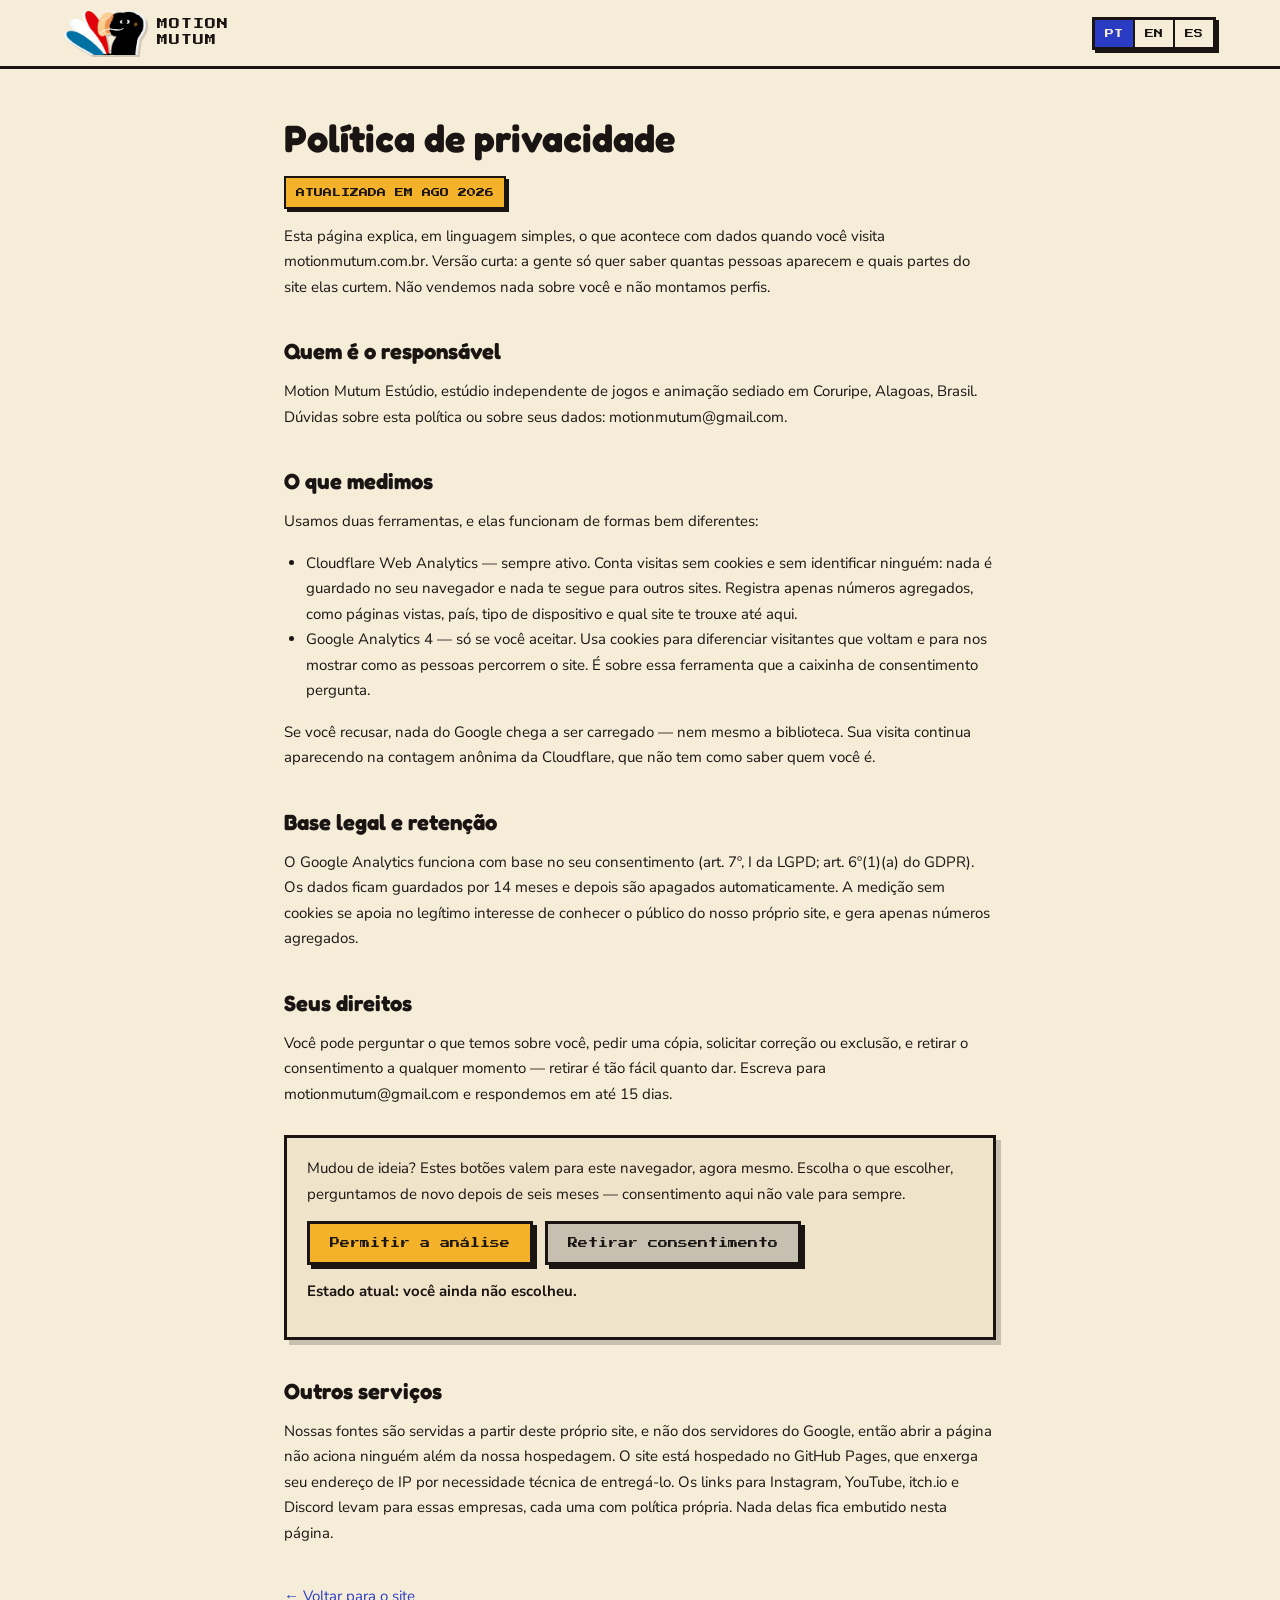
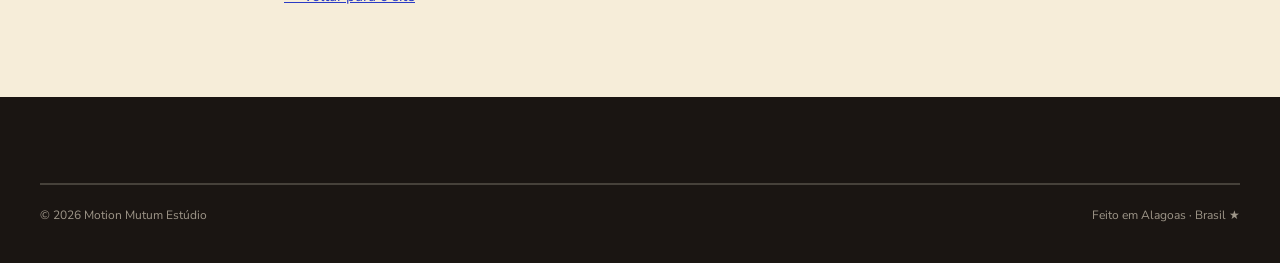
==== privacidade.html @ dd046444 "Adiciona GA4 com consentimento e auto-hospeda as fontes GA4 (G-NF072C103G) atras de Consent Mode v2 " ====
<!DOCTYPE html>
<html lang="pt-BR">
<head>
<meta charset="utf-8">
<meta name="viewport" content="width=device-width, initial-scale=1">
<title>Política de Privacidade — Motion Mutum Estúdio</title>
<meta name="description" content="Como o site da Motion Mutum Estúdio trata dados de visita: quais ferramentas usamos, por quê, e como você controla isso.">
<meta name="robots" content="noindex, follow">
<link rel="icon" type="image/png" href="assets/mutum-bird.png">
<!-- fontes auto-hospedadas, igual ao index.html -->
<link rel="preload" href="assets/fonts/nunito-sans-latin.woff2" as="font" type="font/woff2" crossorigin>
<link rel="stylesheet" href="assets/fonts.css">
<link rel="stylesheet" href="styles.css">

<!-- mesmo default negado do index.html: script.js pode chamar gtag() aqui tambem -->
<script>
  window.dataLayer = window.dataLayer || [];
  function gtag(){dataLayer.push(arguments);}
  gtag('consent', 'default', {
    ad_storage: 'denied',
    ad_user_data: 'denied',
    ad_personalization: 'denied',
    analytics_storage: 'denied',
    wait_for_update: 500
  });
</script>
</head>
<body>

<div id="app">

  <header class="site-header">
    <div class="container header-inner">
      <a href="index.html#top" class="brand">
        <img src="assets/mutum-bird.png" alt="Motion Mutum Estúdio" class="brand-icon">
        <span class="brand-name">MOTION<br>MUTUM</span>
      </a>
      <!-- dois seletores, como no index: .header-actions aparece no mobile,
           .nav-links no desktop (o CSS troca um pelo outro em 860px) -->
      <div class="header-actions">
        <div class="lang-switch" role="group" aria-label="Language">
          <button class="lang-btn is-active" data-lang="pt">PT</button>
          <button class="lang-btn" data-lang="en">EN</button>
          <button class="lang-btn" data-lang="es">ES</button>
        </div>
      </div>
      <nav class="nav-links nav-links--legal">
        <div class="lang-switch" role="group" aria-label="Language">
          <button class="lang-btn is-active" data-lang="pt">PT</button>
          <button class="lang-btn" data-lang="en">EN</button>
          <button class="lang-btn" data-lang="es">ES</button>
        </div>
      </nav>
    </div>
  </header>

  <main class="legal-page">
    <h1 data-en="Privacy policy" data-es="Política de privacidad">Política de privacidade</h1>
    <p><span class="legal-updated" data-en="UPDATED AUG 2026" data-es="ACTUALIZADO AGO 2026">ATUALIZADA EM AGO 2026</span></p>

    <p data-en="This page explains, in plain language, what happens with data when you visit motionmutum.com.br. Short version: we only want to know how many people show up and which parts of the site they enjoy. We do not sell anything about you, and we do not build profiles." data-es="Esta página explica, en lenguaje claro, qué pasa con los datos cuando visitas motionmutum.com.br. Versión corta: solo queremos saber cuánta gente llega y qué partes del sitio le gustan. No vendemos nada sobre ti y no creamos perfiles.">Esta página explica, em linguagem simples, o que acontece com dados quando você visita motionmutum.com.br. Versão curta: a gente só quer saber quantas pessoas aparecem e quais partes do site elas curtem. Não vendemos nada sobre você e não montamos perfis.</p>

    <h2 data-en="Who is responsible" data-es="Quién es responsable">Quem é o responsável</h2>
    <p data-en="Motion Mutum Estúdio, an independent games and animation studio based in Coruripe, Alagoas, Brazil. Questions about this policy or about your data: motionmutum@gmail.com." data-es="Motion Mutum Estúdio, estudio independiente de juegos y animación con sede en Coruripe, Alagoas, Brasil. Dudas sobre esta política o sobre tus datos: motionmutum@gmail.com.">Motion Mutum Estúdio, estúdio independente de jogos e animação sediado em Coruripe, Alagoas, Brasil. Dúvidas sobre esta política ou sobre seus dados: motionmutum@gmail.com.</p>

    <h2 data-en="What we measure" data-es="Qué medimos">O que medimos</h2>
    <p data-en="We use two tools, and they work very differently:" data-es="Usamos dos herramientas, y funcionan de forma muy distinta:">Usamos duas ferramentas, e elas funcionam de formas bem diferentes:</p>
    <ul>
      <li data-en="Cloudflare Web Analytics — always on. It counts visits without cookies and without identifying anyone: no data is stored in your browser and nothing follows you to other sites. It records only aggregate figures such as page views, country, device type and which site referred you." data-es="Cloudflare Web Analytics — siempre activo. Cuenta visitas sin cookies y sin identificar a nadie: no se guarda nada en tu navegador y nada te sigue a otros sitios. Registra solo cifras agregadas como páginas vistas, país, tipo de dispositivo y qué sitio te trajo.">Cloudflare Web Analytics — sempre ativo. Conta visitas sem cookies e sem identificar ninguém: nada é guardado no seu navegador e nada te segue para outros sites. Registra apenas números agregados, como páginas vistas, país, tipo de dispositivo e qual site te trouxe até aqui.</li>
      <li data-en="Google Analytics 4 — only if you accept. It uses cookies to tell returning visitors apart and to show us how people move through the site. This is the one the banner asks about." data-es="Google Analytics 4 — solo si aceptas. Usa cookies para distinguir visitantes que vuelven y para mostrarnos cómo la gente recorre el sitio. Es sobre esta herramienta que pregunta el aviso.">Google Analytics 4 — só se você aceitar. Usa cookies para diferenciar visitantes que voltam e para nos mostrar como as pessoas percorrem o site. É sobre essa ferramenta que a caixinha de consentimento pergunta.</li>
    </ul>
    <p data-en="If you decline, nothing from Google is ever loaded — not even the library itself. Your visit still shows up in the anonymous Cloudflare count, which has no way of telling who you are." data-es="Si rechazas, nada de Google llega a cargarse — ni siquiera la biblioteca. Tu visita sigue apareciendo en el conteo anónimo de Cloudflare, que no tiene forma de saber quién eres.">Se você recusar, nada do Google chega a ser carregado — nem mesmo a biblioteca. Sua visita continua aparecendo na contagem anônima da Cloudflare, que não tem como saber quem você é.</p>

    <h2 data-en="Legal basis and retention" data-es="Base legal y retención">Base legal e retenção</h2>
    <p data-en="Google Analytics runs on your consent (art. 7, I of Brazil's LGPD; art. 6(1)(a) of the GDPR). Data is kept for 14 months and then deleted automatically. Cookieless measurement relies on our legitimate interest in knowing the audience of our own site, and produces aggregate figures only." data-es="Google Analytics funciona con tu consentimiento (art. 7, I de la LGPD brasileña; art. 6(1)(a) del GDPR). Los datos se guardan 14 meses y luego se borran automáticamente. La medición sin cookies se basa en nuestro interés legítimo de conocer la audiencia de nuestro propio sitio y produce solo cifras agregadas.">O Google Analytics funciona com base no seu consentimento (art. 7º, I da LGPD; art. 6º(1)(a) do GDPR). Os dados ficam guardados por 14 meses e depois são apagados automaticamente. A medição sem cookies se apoia no legítimo interesse de conhecer o público do nosso próprio site, e gera apenas números agregados.</p>

    <h2 data-en="Your rights" data-es="Tus derechos">Seus direitos</h2>
    <p data-en="You can ask what we hold about you, request a copy, ask for correction or deletion, and withdraw consent at any time — withdrawing is as easy as giving it. Write to motionmutum@gmail.com and we answer within 15 days." data-es="Puedes preguntar qué tenemos sobre ti, pedir una copia, solicitar corrección o eliminación, y retirar el consentimiento cuando quieras — retirarlo es tan fácil como darlo. Escribe a motionmutum@gmail.com y respondemos en 15 días.">Você pode perguntar o que temos sobre você, pedir uma cópia, solicitar correção ou exclusão, e retirar o consentimento a qualquer momento — retirar é tão fácil quanto dar. Escreva para motionmutum@gmail.com e respondemos em até 15 dias.</p>

    <div class="legal-note">
      <p data-en="Changed your mind? These buttons apply to this browser, right now. Whatever you choose, we ask again after six months — consent here does not last forever." data-es="¿Cambiaste de opinión? Estos botones valen para este navegador, ahora mismo. Elijas lo que elijas, volvemos a preguntar a los seis meses — el consentimiento aquí no dura para siempre.">Mudou de ideia? Estes botões valem para este navegador, agora mesmo. Escolha o que escolher, perguntamos de novo depois de seis meses — consentimento aqui não vale para sempre.</p>
      <div class="consent-actions">
        <button class="btn btn--consent btn--consent-yes" id="consentAllowAgain" data-en="Allow analytics" data-es="Permitir analítica">Permitir a análise</button>
        <button class="btn btn--consent btn--consent-no" id="consentRevoke" data-en="Withdraw consent" data-es="Retirar consentimiento">Retirar consentimento</button>
      </div>
      <p id="consentStatus" class="legal-status" style="margin-top:14px;font-weight:700"></p>
    </div>

    <h2 data-en="Other services" data-es="Otros servicios">Outros serviços</h2>
    <p data-en="Our fonts are served from this site itself, not from Google's servers, so simply opening the page contacts no one but our host. The site is hosted on GitHub Pages, which sees your IP address as a technical necessity to deliver it. Links to Instagram, YouTube, itch.io and Discord take you to those companies, each with its own policy. Nothing is embedded from them on this page." data-es="Nuestras tipografías se sirven desde este mismo sitio, no desde los servidores de Google, así que abrir la página no contacta a nadie más que a nuestro alojamiento. El sitio está alojado en GitHub Pages, que ve tu dirección IP como necesidad técnica para entregarlo. Los enlaces a Instagram, YouTube, itch.io y Discord te llevan a esas empresas, cada una con su propia política. Nada de ellas está incrustado en esta página.">Nossas fontes são servidas a partir deste próprio site, e não dos servidores do Google, então abrir a página não aciona ninguém além da nossa hospedagem. O site está hospedado no GitHub Pages, que enxerga seu endereço de IP por necessidade técnica de entregá-lo. Os links para Instagram, YouTube, itch.io e Discord levam para essas empresas, cada uma com política própria. Nada delas fica embutido nesta página.</p>

    <p style="margin-top:38px"><a href="index.html#top" data-en="← Back to the site" data-es="← Volver al sitio">← Voltar para o site</a></p>
  </main>

  <footer class="site-footer">
    <div class="footer-bottom">
      <span>© 2026 Motion Mutum Estúdio</span>
      <span data-en="Made in Alagoas · Brazil ★" data-es="Hecho en Alagoas · Brasil ★">Feito em Alagoas · Brasil ★</span>
    </div>
  </footer>

</div>

<script src="script.js"></script>
<script>
  // estado do consentimento nesta pagina, em cima do window.mutumConsent do script.js
  document.addEventListener('DOMContentLoaded', function () {
    var status = document.getElementById('consentStatus');
    var allow = document.getElementById('consentAllowAgain');
    var revoke = document.getElementById('consentRevoke');

    var texts = {
      granted: {pt: 'Estado atual: análise permitida.', en: 'Current state: analytics allowed.', es: 'Estado actual: analítica permitida.'},
      denied: {pt: 'Estado atual: análise recusada.', en: 'Current state: analytics declined.', es: 'Estado actual: analítica rechazada.'},
      none: {pt: 'Estado atual: você ainda não escolheu.', en: 'Current state: you have not chosen yet.', es: 'Estado actual: aún no has elegido.'}
    };

    function paint() {
      if (!status || !window.mutumConsent) return;
      var key = window.mutumConsent.current() || 'none';
      var lang = document.documentElement.lang.indexOf('pt') === 0 ? 'pt'
               : (document.documentElement.lang.indexOf('es') === 0 ? 'es' : 'en');
      status.textContent = texts[key][lang];
      status.setAttribute('data-en', texts[key].en);
      status.setAttribute('data-es', texts[key].es);
      status.dataset.pt = texts[key].pt;
    }

    if (allow) allow.addEventListener('click', function () {
      if (window.mutumConsent) window.mutumConsent.grant();
      location.reload();
    });
    if (revoke) revoke.addEventListener('click', function () {
      if (window.mutumConsent) window.mutumConsent.revoke();
      location.reload();
    });

    paint();
    document.querySelectorAll('.lang-btn').forEach(function (btn) {
      btn.addEventListener('click', paint);
    });
  });
</script>

<!-- Cloudflare Web Analytics — sem cookie, sem banner de consentimento. -->
<script type="module" src="https://static.cloudflareinsights.com/beacon.min.js"
        data-cf-beacon='{"token": "2e47902628bf49bf821b0d50f75d5952"}'></script>
</body>
</html>
---- assets/fonts.css ----
/* GERADO por scripts/selfhost-fonts.py — nao editar a mao.
   Fontes servidas pelo proprio site para que nenhum IP de visitante chegue
   ao Google sem consentimento (RGPD). Subsets: latin e latin-ext.
   Os caminhos sao relativos a assets/, onde este arquivo mora. */

/* latin-ext */
@font-face {
  font-family: 'Fredoka';
  font-style: normal;
  font-weight: 400;
  font-stretch: 100%;
  font-display: swap;
  src: url(fonts/fredoka-latin-ext.woff2) format('woff2');
  unicode-range: U+0100-02BA, U+02BD-02C5, U+02C7-02CC, U+02CE-02D7, U+02DD-02FF, U+0304, U+0308, U+0329, U+1D00-1DBF, U+1E00-1E9F, U+1EF2-1EFF, U+2020, U+20A0-20AB, U+20AD-20C0, U+2113, U+2C60-2C7F, U+A720-A7FF;
}
/* latin */
@font-face {
  font-family: 'Fredoka';
  font-style: normal;
  font-weight: 400;
  font-stretch: 100%;
  font-display: swap;
  src: url(fonts/fredoka-latin.woff2) format('woff2');
  unicode-range: U+0000-00FF, U+0131, U+0152-0153, U+02BB-02BC, U+02C6, U+02DA, U+02DC, U+0304, U+0308, U+0329, U+2000-206F, U+20AC, U+2122, U+2191, U+2193, U+2212, U+2215, U+FEFF, U+FFFD;
}
/* latin-ext */
@font-face {
  font-family: 'Fredoka';
  font-style: normal;
  font-weight: 500;
  font-stretch: 100%;
  font-display: swap;
  src: url(fonts/fredoka-latin-ext.woff2) format('woff2');
  unicode-range: U+0100-02BA, U+02BD-02C5, U+02C7-02CC, U+02CE-02D7, U+02DD-02FF, U+0304, U+0308, U+0329, U+1D00-1DBF, U+1E00-1E9F, U+1EF2-1EFF, U+2020, U+20A0-20AB, U+20AD-20C0, U+2113, U+2C60-2C7F, U+A720-A7FF;
}
/* latin */
@font-face {
  font-family: 'Fredoka';
  font-style: normal;
  font-weight: 500;
  font-stretch: 100%;
  font-display: swap;
  src: url(fonts/fredoka-latin.woff2) format('woff2');
  unicode-range: U+0000-00FF, U+0131, U+0152-0153, U+02BB-02BC, U+02C6, U+02DA, U+02DC, U+0304, U+0308, U+0329, U+2000-206F, U+20AC, U+2122, U+2191, U+2193, U+2212, U+2215, U+FEFF, U+FFFD;
}
/* latin-ext */
@font-face {
  font-family: 'Fredoka';
  font-style: normal;
  font-weight: 600;
  font-stretch: 100%;
  font-display: swap;
  src: url(fonts/fredoka-latin-ext.woff2) format('woff2');
  unicode-range: U+0100-02BA, U+02BD-02C5, U+02C7-02CC, U+02CE-02D7, U+02DD-02FF, U+0304, U+0308, U+0329, U+1D00-1DBF, U+1E00-1E9F, U+1EF2-1EFF, U+2020, U+20A0-20AB, U+20AD-20C0, U+2113, U+2C60-2C7F, U+A720-A7FF;
}
/* latin */
@font-face {
  font-family: 'Fredoka';
  font-style: normal;
  font-weight: 600;
  font-stretch: 100%;
  font-display: swap;
  src: url(fonts/fredoka-latin.woff2) format('woff2');
  unicode-range: U+0000-00FF, U+0131, U+0152-0153, U+02BB-02BC, U+02C6, U+02DA, U+02DC, U+0304, U+0308, U+0329, U+2000-206F, U+20AC, U+2122, U+2191, U+2193, U+2212, U+2215, U+FEFF, U+FFFD;
}
/* latin-ext */
@font-face {
  font-family: 'Fredoka';
  font-style: normal;
  font-weight: 700;
  font-stretch: 100%;
  font-display: swap;
  src: url(fonts/fredoka-latin-ext.woff2) format('woff2');
  unicode-range: U+0100-02BA, U+02BD-02C5, U+02C7-02CC, U+02CE-02D7, U+02DD-02FF, U+0304, U+0308, U+0329, U+1D00-1DBF, U+1E00-1E9F, U+1EF2-1EFF, U+2020, U+20A0-20AB, U+20AD-20C0, U+2113, U+2C60-2C7F, U+A720-A7FF;
}
/* latin */
@font-face {
  font-family: 'Fredoka';
  font-style: normal;
  font-weight: 700;
  font-stretch: 100%;
  font-display: swap;
  src: url(fonts/fredoka-latin.woff2) format('woff2');
  unicode-range: U+0000-00FF, U+0131, U+0152-0153, U+02BB-02BC, U+02C6, U+02DA, U+02DC, U+0304, U+0308, U+0329, U+2000-206F, U+20AC, U+2122, U+2191, U+2193, U+2212, U+2215, U+FEFF, U+FFFD;
}
/* latin-ext */
@font-face {
  font-family: 'Nunito Sans';
  font-style: normal;
  font-weight: 400;
  font-stretch: 100%;
  font-display: swap;
  src: url(fonts/nunito-sans-latin-ext.woff2) format('woff2');
  unicode-range: U+0100-02BA, U+02BD-02C5, U+02C7-02CC, U+02CE-02D7, U+02DD-02FF, U+0304, U+0308, U+0329, U+1D00-1DBF, U+1E00-1E9F, U+1EF2-1EFF, U+2020, U+20A0-20AB, U+20AD-20C0, U+2113, U+2C60-2C7F, U+A720-A7FF;
}
/* latin */
@font-face {
  font-family: 'Nunito Sans';
  font-style: normal;
  font-weight: 400;
  font-stretch: 100%;
  font-display: swap;
  src: url(fonts/nunito-sans-latin.woff2) format('woff2');
  unicode-range: U+0000-00FF, U+0131, U+0152-0153, U+02BB-02BC, U+02C6, U+02DA, U+02DC, U+0304, U+0308, U+0329, U+2000-206F, U+20AC, U+2122, U+2191, U+2193, U+2212, U+2215, U+FEFF, U+FFFD;
}
/* latin-ext */
@font-face {
  font-family: 'Nunito Sans';
  font-style: normal;
  font-weight: 600;
  font-stretch: 100%;
  font-display: swap;
  src: url(fonts/nunito-sans-latin-ext.woff2) format('woff2');
  unicode-range: U+0100-02BA, U+02BD-02C5, U+02C7-02CC, U+02CE-02D7, U+02DD-02FF, U+0304, U+0308, U+0329, U+1D00-1DBF, U+1E00-1E9F, U+1EF2-1EFF, U+2020, U+20A0-20AB, U+20AD-20C0, U+2113, U+2C60-2C7F, U+A720-A7FF;
}
/* latin */
@font-face {
  font-family: 'Nunito Sans';
  font-style: normal;
  font-weight: 600;
  font-stretch: 100%;
  font-display: swap;
  src: url(fonts/nunito-sans-latin.woff2) format('woff2');
  unicode-range: U+0000-00FF, U+0131, U+0152-0153, U+02BB-02BC, U+02C6, U+02DA, U+02DC, U+0304, U+0308, U+0329, U+2000-206F, U+20AC, U+2122, U+2191, U+2193, U+2212, U+2215, U+FEFF, U+FFFD;
}
/* latin-ext */
@font-face {
  font-family: 'Nunito Sans';
  font-style: normal;
  font-weight: 700;
  font-stretch: 100%;
  font-display: swap;
  src: url(fonts/nunito-sans-latin-ext.woff2) format('woff2');
  unicode-range: U+0100-02BA, U+02BD-02C5, U+02C7-02CC, U+02CE-02D7, U+02DD-02FF, U+0304, U+0308, U+0329, U+1D00-1DBF, U+1E00-1E9F, U+1EF2-1EFF, U+2020, U+20A0-20AB, U+20AD-20C0, U+2113, U+2C60-2C7F, U+A720-A7FF;
}
/* latin */
@font-face {
  font-family: 'Nunito Sans';
  font-style: normal;
  font-weight: 700;
  font-stretch: 100%;
  font-display: swap;
  src: url(fonts/nunito-sans-latin.woff2) format('woff2');
  unicode-range: U+0000-00FF, U+0131, U+0152-0153, U+02BB-02BC, U+02C6, U+02DA, U+02DC, U+0304, U+0308, U+0329, U+2000-206F, U+20AC, U+2122, U+2191, U+2193, U+2212, U+2215, U+FEFF, U+FFFD;
}
/* latin-ext */
@font-face {
  font-family: 'Nunito Sans';
  font-style: normal;
  font-weight: 800;
  font-stretch: 100%;
  font-display: swap;
  src: url(fonts/nunito-sans-latin-ext.woff2) format('woff2');
  unicode-range: U+0100-02BA, U+02BD-02C5, U+02C7-02CC, U+02CE-02D7, U+02DD-02FF, U+0304, U+0308, U+0329, U+1D00-1DBF, U+1E00-1E9F, U+1EF2-1EFF, U+2020, U+20A0-20AB, U+20AD-20C0, U+2113, U+2C60-2C7F, U+A720-A7FF;
}
/* latin */
@font-face {
  font-family: 'Nunito Sans';
  font-style: normal;
  font-weight: 800;
  font-stretch: 100%;
  font-display: swap;
  src: url(fonts/nunito-sans-latin.woff2) format('woff2');
  unicode-range: U+0000-00FF, U+0131, U+0152-0153, U+02BB-02BC, U+02C6, U+02DA, U+02DC, U+0304, U+0308, U+0329, U+2000-206F, U+20AC, U+2122, U+2191, U+2193, U+2212, U+2215, U+FEFF, U+FFFD;
}
/* latin-ext */
@font-face {
  font-family: 'Nunito Sans';
  font-style: normal;
  font-weight: 900;
  font-stretch: 100%;
  font-display: swap;
  src: url(fonts/nunito-sans-latin-ext.woff2) format('woff2');
  unicode-range: U+0100-02BA, U+02BD-02C5, U+02C7-02CC, U+02CE-02D7, U+02DD-02FF, U+0304, U+0308, U+0329, U+1D00-1DBF, U+1E00-1E9F, U+1EF2-1EFF, U+2020, U+20A0-20AB, U+20AD-20C0, U+2113, U+2C60-2C7F, U+A720-A7FF;
}
/* latin */
@font-face {
  font-family: 'Nunito Sans';
  font-style: normal;
  font-weight: 900;
  font-stretch: 100%;
  font-display: swap;
  src: url(fonts/nunito-sans-latin.woff2) format('woff2');
  unicode-range: U+0000-00FF, U+0131, U+0152-0153, U+02BB-02BC, U+02C6, U+02DA, U+02DC, U+0304, U+0308, U+0329, U+2000-206F, U+20AC, U+2122, U+2191, U+2193, U+2212, U+2215, U+FEFF, U+FFFD;
}
/* latin-ext */
@font-face {
  font-family: 'Press Start 2P';
  font-style: normal;
  font-weight: 400;
  font-display: swap;
  src: url(fonts/press-start-2p-latin-ext.woff2) format('woff2');
  unicode-range: U+0100-02BA, U+02BD-02C5, U+02C7-02CC, U+02CE-02D7, U+02DD-02FF, U+0304, U+0308, U+0329, U+1D00-1DBF, U+1E00-1E9F, U+1EF2-1EFF, U+2020, U+20A0-20AB, U+20AD-20C0, U+2113, U+2C60-2C7F, U+A720-A7FF;
}
/* latin */
@font-face {
  font-family: 'Press Start 2P';
  font-style: normal;
  font-weight: 400;
  font-display: swap;
  src: url(fonts/press-start-2p-latin.woff2) format('woff2');
  unicode-range: U+0000-00FF, U+0131, U+0152-0153, U+02BB-02BC, U+02C6, U+02DA, U+02DC, U+0304, U+0308, U+0329, U+2000-206F, U+20AC, U+2122, U+2191, U+2193, U+2212, U+2215, U+FEFF, U+FFFD;
}
---- styles.css ----
/* ===== design tokens ===== */
:root{
  --ink:#1A1512;
  --cream:#F6EDD9;
  --cream-alt:#EFE3C9;
  --red:#E23A2E;
  --blue:#2A3BC4;
  --gold:#F4B12A;
  --stone:#C7BFB0;
  --font-pixel:'Press Start 2P',monospace;
  --font-title:'Fredoka',sans-serif;
  --font-body:'Nunito Sans',sans-serif;
}

/* ===== base ===== */
*{box-sizing:border-box}
html{scroll-behavior:smooth}
body{margin:0;background:var(--ink);font-family:var(--font-body);-webkit-font-smoothing:antialiased}
a{color:var(--red);text-decoration:none}
a:hover{color:var(--blue)}
::selection{background:var(--gold);color:var(--ink)}
input,textarea{font-family:var(--font-body)}
input:focus,textarea:focus{outline:none;box-shadow:4px 4px 0 var(--red)}

@keyframes mmfloat{0%,100%{transform:translateY(0)}50%{transform:translateY(-10px)}}
@keyframes mmtwinkle{0%,100%{opacity:.35;transform:rotate(45deg) scale(.85)}50%{opacity:1;transform:rotate(45deg) scale(1.15)}}

#app{background:var(--cream);color:var(--ink)}

/* ===== layout utilities ===== */
.container{max-width:1200px;margin:0 auto}
.section{border-bottom:3px solid var(--ink)}
.bg-cream{background:var(--cream)}
.bg-cream-alt{background:var(--cream-alt);background-image:radial-gradient(rgba(26,21,18,.05) 1.5px,transparent 1.6px);background-size:24px 24px}
.bg-ink{position:relative;overflow:hidden;background:var(--ink);color:var(--cream);background-image:radial-gradient(rgba(246,237,217,.08) 1.5px,transparent 1.6px);background-size:24px 24px}

/* ===== header / nav ===== */
.site-header{position:sticky;top:0;z-index:60;background:var(--cream);border-bottom:3px solid var(--ink)}
.header-inner{padding:11px 24px;display:flex;align-items:center;justify-content:space-between;gap:20px}
.brand{display:flex;align-items:center;gap:11px}
.brand-icon{height:44px;width:auto;filter:drop-shadow(2px 2px 0 rgba(26,21,18,.18))}
.brand-name{font-family:var(--font-pixel);font-size:11px;line-height:1.5;color:var(--ink);letter-spacing:1px}

.nav-links{display:flex;align-items:center;gap:26px}
.nav-link{font-weight:800;font-size:13px;color:var(--ink);text-transform:uppercase;letter-spacing:.6px}
.nav-link:hover{color:var(--red)}
.menu-toggle{display:none}
.header-actions{display:none;align-items:center;gap:10px}

/* ===== buttons (pixel-pressed style) ===== */
.btn{display:inline-flex;align-items:center;gap:9px;font-family:var(--font-pixel);font-size:10px;padding:15px 18px;border:3px solid;cursor:pointer;text-decoration:none;box-shadow:5px 5px 0 var(--sc);transition:none}
.btn:hover{transform:translate(2px,2px);box-shadow:3px 3px 0 var(--sc)}
.btn:active{transform:translate(5px,5px);box-shadow:0 0 0 var(--sc)}

.btn--lg{font-size:11px;padding:16px 22px;gap:10px}
.btn--fill{background:var(--gold);color:var(--ink);border-color:var(--ink)}
.btn--outline{background:transparent;color:var(--cream);border-color:var(--cream)}

/* ===== language switch ===== */
.lang-switch{display:inline-flex;border:3px solid var(--ink);box-shadow:3px 3px 0 var(--ink)}
.lang-btn{font-family:var(--font-pixel);font-size:9px;padding:9px 10px;background:var(--cream);color:var(--ink);border:none;border-left:2px solid var(--ink);cursor:pointer;line-height:1}
.lang-btn:first-child{border-left:none}
.lang-btn:hover{background:var(--stone)}
.lang-btn.is-active{background:var(--blue);color:var(--cream)}
.lang-btn.is-active:hover{background:var(--blue)}

.btn--submit{width:100%;font-size:12px;padding:17px;box-shadow:6px 6px 0 var(--sc);background:var(--red);color:var(--cream);border-color:var(--ink)}
.btn--submit:hover{transform:translate(2px,2px);box-shadow:4px 4px 0 var(--sc)}
.btn--submit:active{transform:translate(6px,6px);box-shadow:0 0 0 var(--sc)}

.btn-icon{font-size:12px}
.btn--lg .btn-icon{font-size:13px}

/* ===== eyebrow badge (small pixel pill used above headings) ===== */
.eyebrow{display:inline-flex;align-items:center;gap:8px;font-family:var(--font-pixel);font-size:10px;letter-spacing:.5px;padding:8px 12px;border:3px solid var(--bd,var(--ink));background:var(--bg,#fff);color:var(--fg,var(--ink));box-shadow:4px 4px 0 var(--sh,var(--ink))}

/* ===== small tag / pill chips ===== */
.tag{font-family:var(--font-pixel);font-size:9px;border:2px solid var(--bd,var(--ink));padding:6px 9px;color:var(--fg,var(--ink));background:var(--bg,transparent)}
.pill{font-family:var(--font-pixel);font-size:9px;color:var(--cream);background:transparent;border:2px solid var(--bd,var(--cream));padding:9px 12px}

/* ===== section heading system ===== */
.section-pad{padding:82px 24px}
.section-title{font-family:var(--font-title);font-weight:700;line-height:1.05;margin:18px 0 0;font-size:44px}
.section-head{display:flex;align-items:flex-end;justify-content:space-between;flex-wrap:wrap;gap:16px}
.games-summary{font-size:16px;line-height:1.6;max-width:26em;color:rgba(26,21,18,.72);margin:0}
.team-lede{font-size:16px;line-height:1.6;margin:14px auto 0;max-width:36em;color:rgba(26,21,18,.72)}
.contact-lede{font-size:17px;line-height:1.6;margin:14px auto 0;max-width:34em;color:rgba(26,21,18,.72)}

/* ===== image placeholders (final art goes here later) ===== */
.img-slot{position:absolute;inset:0;width:100%;height:100%;display:flex;align-items:center;justify-content:center;text-align:center;background:var(--stone);border:2px dashed rgba(26,21,18,.35);color:rgba(26,21,18,.55);font-size:13px;font-weight:600;padding:12px;font-family:var(--font-body)}
.img-slot--sm{font-size:11px}
.team-photo{position:absolute;inset:0;width:100%;height:100%;object-fit:cover}
/* real art dropped into a slot */
.slot-img{position:absolute;inset:0;width:100%;height:100%;object-fit:cover;display:block}

/* ===== "em desenvolvimento" plate (fills any slot with no art yet) ===== */
/* flat stone — the plate art shares this exact background, so it blends seamlessly */
.wip{position:absolute;inset:0;overflow:hidden;display:flex;flex-direction:column;align-items:center;justify-content:center;gap:14px;padding:18px;text-align:center;background:var(--stone)}
.wip img{flex:0 1 auto;min-height:0;max-width:min(100%,460px);max-height:100%;object-fit:contain;display:block}
.wip-badge{flex:none;font-family:var(--font-pixel);font-size:9px;line-height:1.4;letter-spacing:.5px;color:var(--ink);background:var(--gold);border:2px solid var(--ink);box-shadow:3px 3px 0 var(--ink);padding:7px 10px}
.wip--compact{gap:0;padding:10px}
.wip--compact .wip-badge{display:none}
.showreel .wip{padding-bottom:58px} /* keep the art clear of the corner caption */

/* caption over a real screenshot */
.shot-caption{position:absolute;left:10px;bottom:10px;font-family:var(--font-pixel);font-size:8px;color:var(--cream);background:rgba(26,21,18,.78);border:2px solid var(--cream);padding:6px 8px}

/* ===== auto-advancing carousel (one slide at a time) ===== */
.carousel-track{display:flex;overflow-x:hidden;scroll-snap-type:x mandatory;scroll-behavior:smooth;-webkit-overflow-scrolling:touch}
.carousel-track > *{flex:0 0 100%;scroll-snap-align:start}
.carousel-track img{width:100%;height:100%;object-fit:cover;display:block}

/* ===== hero ===== */
.hero{position:relative;overflow:hidden;background:var(--ink);color:var(--cream);border-bottom:3px solid var(--ink);background-image:radial-gradient(rgba(246,237,217,.09) 1.5px,transparent 1.6px);background-size:24px 24px}
.hero-scanlines{position:absolute;inset:0;pointer-events:none;background:repeating-linear-gradient(0deg,rgba(0,0,0,.22) 0 2px,transparent 2px 4px);opacity:.22}

.twinkle{position:absolute;animation:mmtwinkle 3s ease-in-out infinite}
.twinkle-1{top:14%;left:6%;width:14px;height:14px;background:var(--gold)}
.twinkle-2{top:66%;left:11%;width:10px;height:10px;background:var(--red);animation-duration:2.4s;animation-delay:.6s}
.twinkle-3{top:22%;right:9%;width:12px;height:12px;background:var(--blue);animation-duration:2.8s;animation-delay:.3s}
.twinkle-4{bottom:16%;right:16%;width:9px;height:9px;background:var(--gold);animation-duration:3.2s;animation-delay:.9s}

.hero-grid{position:relative;align-items:center;display:grid;grid-template-columns:1.05fr .95fr;gap:48px;padding:74px 24px 78px}
.hero-copy{order:1}
.hero-figure{order:2}
.hero-title{font-family:var(--font-title);font-weight:700;line-height:1.04;margin:26px 0 0;color:var(--cream);text-wrap:balance;font-size:54px}
.hero-lede{font-size:18px;line-height:1.65;margin:22px 0 0;max-width:30em;color:rgba(246,237,217,.82)}
.hero-ctas{display:flex;flex-wrap:wrap;gap:16px;margin-top:32px}

.hero-figure{display:flex;justify-content:center;align-items:center;animation:mmfloat 6s ease-in-out infinite}
.logo-frame{position:relative;min-width:0;max-width:100%;background:var(--stone);border:3px solid var(--ink);box-shadow:12px 12px 0 var(--gold);padding:26px}
.logo-img{width:100%;max-width:420px;height:auto;display:block}
.est-badge{position:absolute;bottom:-16px;left:-16px;font-family:var(--font-pixel);font-size:9px;color:var(--ink);background:var(--cream);border:3px solid var(--ink);padding:7px 10px}

/* ===== games / EVOLUA! ===== */
.feature-grid{display:grid;grid-template-columns:1.08fr .92fr;background:var(--blue);border:3px solid var(--ink);box-shadow:12px 12px 0 var(--ink);overflow:hidden}
.feature-media{position:relative;min-height:430px;border-right:3px solid var(--ink)}
.feature-copy{padding:40px 38px;color:var(--cream);display:flex;flex-direction:column;justify-content:center}
.tag-row{display:flex;gap:8px;flex-wrap:wrap;margin-bottom:20px}
.evolua-title{font-family:var(--font-title);font-weight:700;line-height:.95;margin:0;color:var(--gold);text-shadow:4px 4px 0 rgba(0,0,0,.35);font-size:52px}
.evolua-lede{font-size:16.5px;line-height:1.6;margin:18px 0 0;color:rgba(246,237,217,.92)}
.evolua-sublede{font-size:14px;line-height:1.55;margin:12px 0 0;color:rgba(246,237,217,.72)}
.evolua-ctas{display:flex;flex-wrap:wrap;gap:14px;margin-top:28px}

.shot-grid{display:grid;grid-template-columns:repeat(3,1fr);gap:22px}
.shot-box{position:relative;height:200px;border:3px solid var(--ink);box-shadow:6px 6px 0 var(--ink)}

/* ===== animation ===== */
.showreel{margin-top:34px;position:relative;border:3px solid var(--ink);box-shadow:12px 12px 0 var(--ink);aspect-ratio:16/9;background:var(--ink)}
.showreel-overlay{position:absolute;inset:0;display:flex;align-items:center;justify-content:center;pointer-events:none}
.play-btn{width:84px;height:84px;background:var(--gold);border:4px solid var(--ink);box-shadow:6px 6px 0 rgba(0,0,0,.4);display:flex;align-items:center;justify-content:center;font-size:30px;color:var(--ink);padding-left:6px}
.showreel-caption{position:absolute;left:16px;bottom:16px;pointer-events:none;font-family:var(--font-pixel);font-size:10px;color:var(--cream);background:rgba(26,21,18,.75);border:2px solid var(--cream);padding:7px 10px}

.short-card{background:#fff;border:3px solid var(--ink);box-shadow:7px 7px 0 var(--ink)}
.short-media{position:relative;aspect-ratio:4/3;border-bottom:3px solid var(--ink)}
.short-body{padding:16px 18px}
.short-title{font-family:var(--font-title);font-weight:600;font-size:20px}
.short-status{font-family:var(--font-pixel);font-size:9px;margin-top:8px;color:var(--fg,var(--ink))}
.short-status--outline{-webkit-text-stroke:.4px var(--ink)}

/* ===== studio ===== */
.studio-grid{display:grid;grid-template-columns:1fr 1fr;gap:50px;align-items:center}
.studio-copy{font-size:17px;line-height:1.7;margin:16px 0 0;color:rgba(246,237,217,.85)}
.studio-note{font-size:15px;line-height:1.65;margin:16px 0 0;color:rgba(246,237,217,.7)}
.studio-tags{display:flex;flex-wrap:wrap;gap:12px;margin-top:28px}
.studio-photo{position:relative;border:3px solid var(--cream);box-shadow:12px 12px 0 rgba(0,0,0,.45);aspect-ratio:4/3}

/* ===== team ===== */
.team-grid{display:grid;grid-template-columns:repeat(4,1fr);gap:22px;margin-top:38px}
.team-card{background:#fff;border:3px solid var(--ink);box-shadow:8px 8px 0 var(--ink);padding:22px 20px;display:flex;flex-direction:column}
.team-avatar{position:relative;width:104px;height:104px;margin:0 auto;border:3px solid var(--ink);border-radius:50%;box-shadow:4px 4px 0 var(--sh,var(--red));overflow:hidden}
.team-name{font-family:var(--font-title);font-weight:600;font-size:21px;text-align:center;margin-top:16px}
.team-role{font-family:var(--font-pixel);font-size:8px;line-height:1.5;text-align:center;margin-top:9px;color:var(--fg,var(--red))}
.team-bio{font-size:13.5px;line-height:1.55;margin:14px 0 0;color:rgba(26,21,18,.72)}

/* ===== contact ===== */
.contact-intro{max-width:760px;margin:0 auto;text-align:center}
.social-spotlight{display:grid;grid-template-columns:repeat(auto-fit,minmax(150px,1fr));gap:18px;max-width:980px;margin:40px auto 0}
.social-card{display:flex;flex-direction:column;align-items:center;justify-content:center;gap:14px;aspect-ratio:1/1;border:3px solid var(--ink);background:var(--bg,#fff);color:var(--fg,var(--ink));box-shadow:8px 8px 0 var(--ink);font-family:var(--font-pixel);font-size:11px;letter-spacing:.5px;text-decoration:none}
.social-card:hover{transform:translate(3px,3px);box-shadow:5px 5px 0 var(--ink);color:var(--fg,var(--ink))}
.social-card:active{transform:translate(8px,8px);box-shadow:0 0 0 var(--ink)}
.social-card--outline{background:#fff;border-color:var(--bd,var(--ink))}
.social-card-icon{font-size:32px;line-height:1}

/* ===== footer ===== */
.site-footer{background:var(--ink);color:var(--cream);padding:52px 24px 40px}
.footer-top{display:flex;flex-wrap:wrap;gap:30px;justify-content:space-between;align-items:flex-start}
.footer-brand{max-width:320px}
.footer-logo-chip{display:inline-block;background:var(--stone);border:3px solid var(--ink);box-shadow:5px 5px 0 var(--gold);padding:12px 16px}
.footer-logo-img{height:112px;width:auto;display:block}
.footer-tagline{font-size:14px;line-height:1.6;margin:14px 0 0;color:rgba(246,237,217,.7)}
.social-row{display:flex;gap:12px;flex-wrap:wrap}
.social-link{font-family:var(--font-pixel);font-size:9px;color:var(--cream);border:2px solid var(--cream);padding:10px 12px}
.social-link:hover{background:var(--hc);border-color:var(--hc)}
.footer-bottom{max-width:1200px;margin:34px auto 0;padding-top:22px;border-top:2px solid rgba(246,237,217,.2);display:flex;flex-wrap:wrap;gap:12px;justify-content:space-between;font-size:12px;color:rgba(246,237,217,.6)}

/* ===== consentimento (GA4) ===== */
/* Faixa discreta no rodapé, nunca modal: não cobre a key art nem trava a leitura. */
.footer-legal{color:rgba(246,237,217,.6);text-decoration:underline}
.footer-legal:hover{color:var(--gold)}
.consent{position:fixed;left:0;right:0;bottom:0;z-index:60;padding:16px;display:none}
.consent.is-open{display:block}
.consent-inner{max-width:1200px;margin:0 auto;background:var(--cream);border:3px solid var(--ink);box-shadow:6px 6px 0 var(--gold);padding:18px 20px;display:flex;flex-wrap:wrap;align-items:center;justify-content:space-between;gap:18px}
.consent-text{flex:1 1 400px;margin:0;font-size:14px;line-height:1.6;color:var(--ink)}
.consent-text strong{display:block;font-family:var(--font-title);font-size:16px;margin-bottom:4px}
.consent-text a{color:var(--blue);text-decoration:underline}
.consent-actions{display:flex;gap:12px;flex-wrap:wrap}
/* Aceitar e Recusar com o MESMO peso visual — exigência do GDPR, não capricho:
   mesma fonte, mesmo tamanho, mesma borda, mesma sombra. Só muda a cor. */
.btn--consent{font-size:10px;padding:14px 20px;color:var(--ink);border-color:var(--ink);box-shadow:4px 4px 0 var(--ink)}
.btn--consent:hover{transform:translate(2px,2px);box-shadow:2px 2px 0 var(--ink)}
.btn--consent:active{transform:translate(4px,4px);box-shadow:0 0 0 var(--ink)}
.btn--consent-yes{background:var(--gold)}
.btn--consent-no{background:var(--stone)}

/* ===== página de política de privacidade ===== */
.legal-page{max-width:760px;margin:0 auto;padding:48px 24px 72px}
.legal-page h1{font-family:var(--font-title);font-size:38px;line-height:1.15;margin:0 0 8px}
.legal-updated{font-family:var(--font-pixel);font-size:9px;color:var(--ink);background:var(--gold);border:2px solid var(--ink);box-shadow:3px 3px 0 var(--ink);padding:7px 10px;display:inline-block}
.legal-page h2{font-family:var(--font-title);font-size:22px;margin:38px 0 10px}
.legal-page p,.legal-page li{font-size:15px;line-height:1.7}
.legal-page ul{padding-left:22px}
.legal-page a{color:var(--blue);text-decoration:underline}
.legal-note{background:var(--cream-alt);border:3px solid var(--ink);box-shadow:5px 5px 0 var(--stone);padding:18px 20px;margin:28px 0}
.legal-note p{margin:0 0 14px}

/* ===== responsive: tablet ===== */
@media (max-width:860px){
  .header-actions{display:flex}
  .menu-toggle{display:inline-flex;align-items:center;justify-content:center;background:var(--gold);border:3px solid var(--ink);box-shadow:3px 3px 0 var(--ink);padding:9px 13px;font-size:16px;line-height:1;cursor:pointer;color:var(--ink)}
  .nav-links{display:none;position:absolute;top:100%;left:0;right:0;flex-direction:column;align-items:stretch;gap:0;background:var(--cream);border-bottom:3px solid var(--ink)}
  .nav-links.open{display:flex}
  .nav-links a.nav-link{padding:16px 24px;border-bottom:2px solid rgba(26,21,18,.12)}
  .nav-links .lang-switch{display:none}

  .hero-grid{grid-template-columns:1fr;gap:36px;padding:52px 20px 56px}
  .hero-copy{order:2}
  .hero-figure{order:1}
  .hero-title{font-size:38px}
  .feature-grid{grid-template-columns:1fr}
  .feature-media{min-height:260px}
  .feature-copy{padding:28px 24px}
  .evolua-title{font-size:38px}
  .section-title{font-size:34px}
  .section-pad{padding:56px 20px}
  .studio-grid{grid-template-columns:1fr;gap:32px}
  .social-spotlight{grid-template-columns:repeat(3,1fr)}

  /* screenshots / shorts / team become one-at-a-time auto-advancing carousels */
  .shot-grid,.team-grid{display:flex;gap:0;overflow-x:hidden;scroll-snap-type:x mandatory;scroll-behavior:smooth;-webkit-overflow-scrolling:touch}
  .shot-grid > *,.team-grid > *{flex:0 0 100%;scroll-snap-align:start}
}

/* ===== responsive: phone ===== */
@media (max-width:560px){
  .hero-title{font-size:30px}
  .section-title{font-size:26px}
  .section-pad{padding:44px 16px}
  .social-spotlight{grid-template-columns:repeat(2,1fr)}
  .consent{padding:10px}
  .consent-inner{padding:16px;gap:14px}
  .consent-actions{width:100%}
  .consent-actions .btn{flex:1 1 0;justify-content:center}
  .legal-page h1{font-size:30px}
}
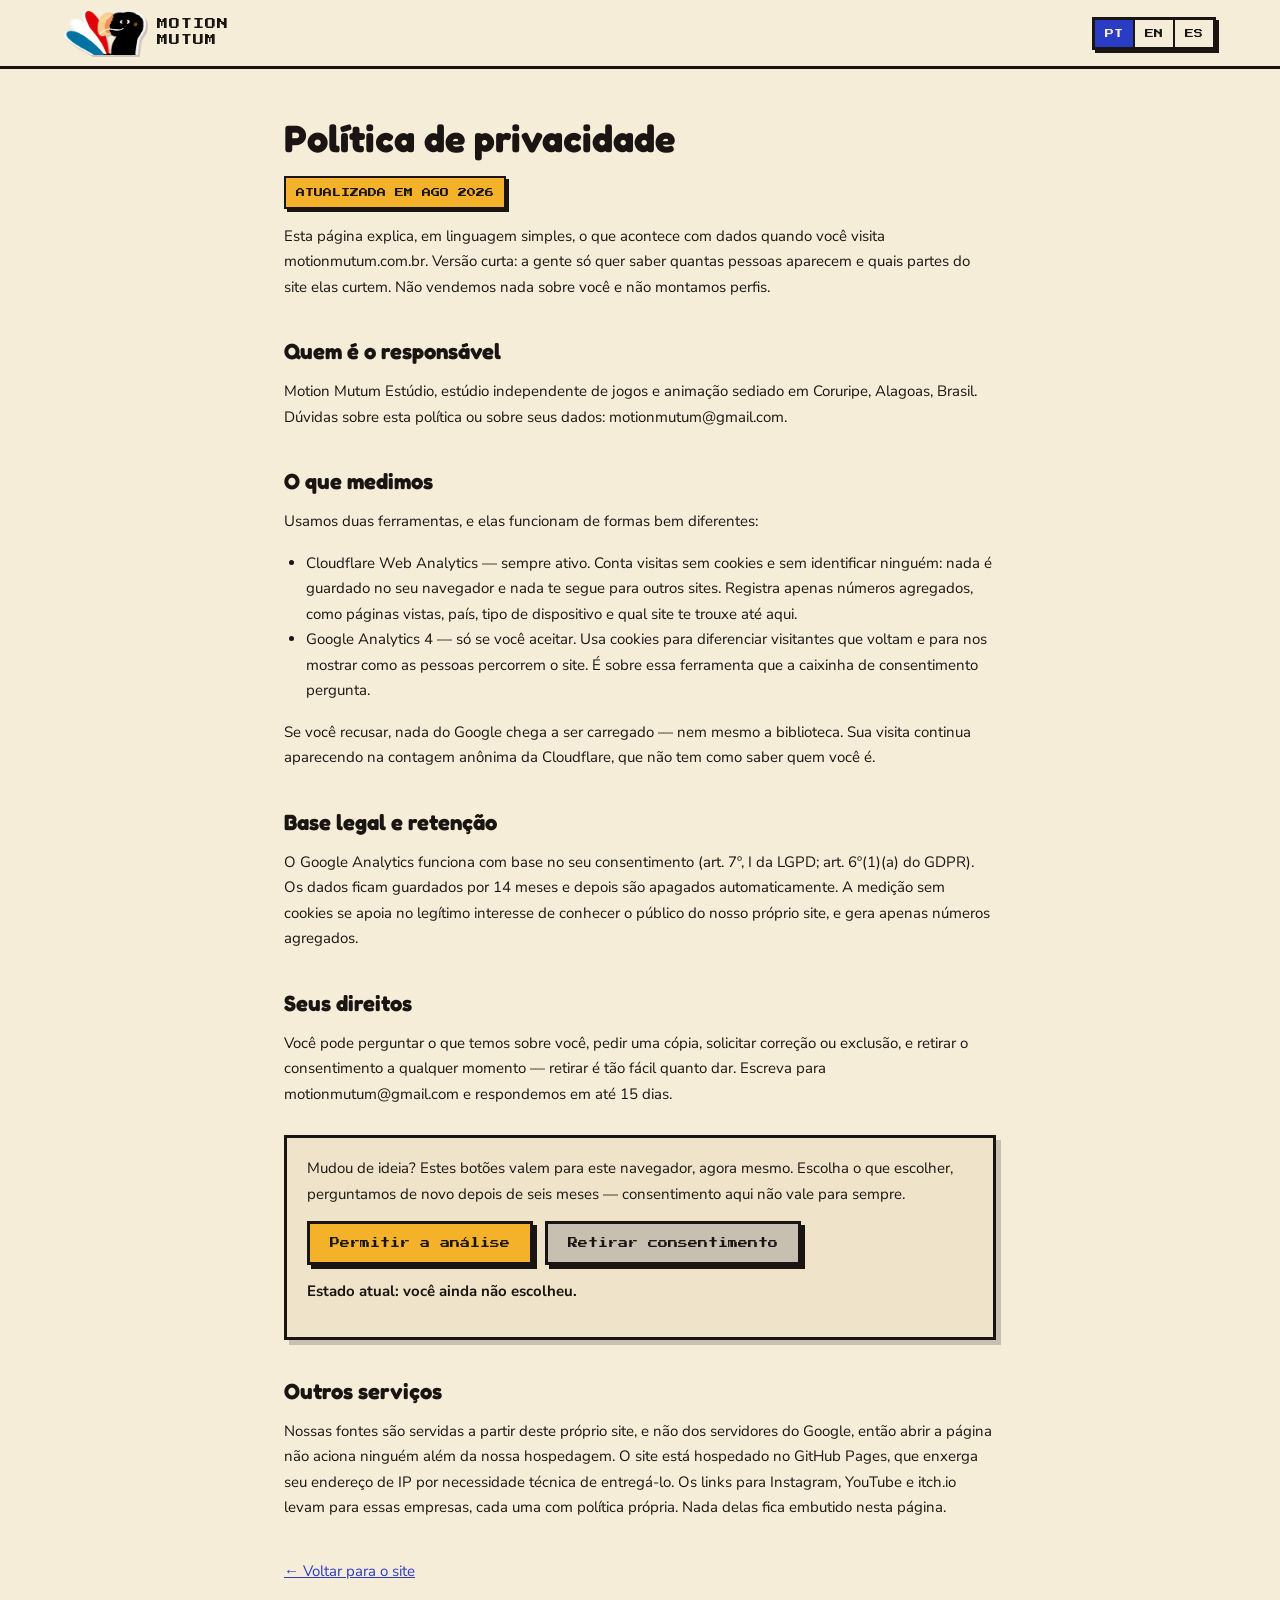
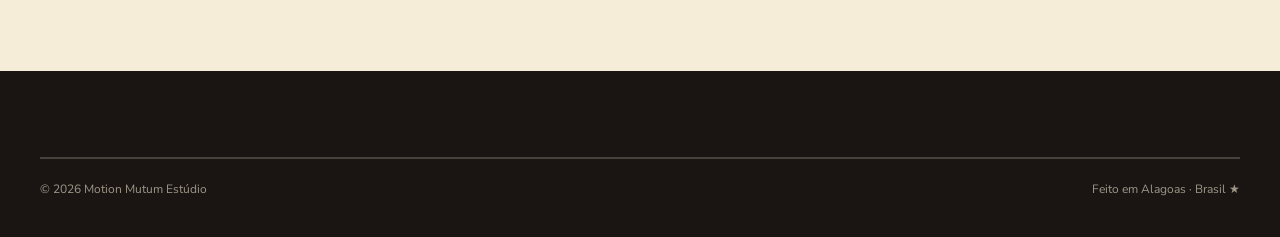
==== commit e6c6dc70: "Aplica arte conceitual na equipe e atualiza EVOLUA! e curtas Equipe: fotos e ovos extraídos dos slid" ====
--- a/privacidade.html
+++ b/privacidade.html
@@ -87,7 +87,7 @@
     </div>
 
     <h2 data-en="Other services" data-es="Otros servicios">Outros serviços</h2>
-    <p data-en="Our fonts are served from this site itself, not from Google's servers, so simply opening the page contacts no one but our host. The site is hosted on GitHub Pages, which sees your IP address as a technical necessity to deliver it. Links to Instagram, YouTube, itch.io and Discord take you to those companies, each with its own policy. Nothing is embedded from them on this page." data-es="Nuestras tipografías se sirven desde este mismo sitio, no desde los servidores de Google, así que abrir la página no contacta a nadie más que a nuestro alojamiento. El sitio está alojado en GitHub Pages, que ve tu dirección IP como necesidad técnica para entregarlo. Los enlaces a Instagram, YouTube, itch.io y Discord te llevan a esas empresas, cada una con su propia política. Nada de ellas está incrustado en esta página.">Nossas fontes são servidas a partir deste próprio site, e não dos servidores do Google, então abrir a página não aciona ninguém além da nossa hospedagem. O site está hospedado no GitHub Pages, que enxerga seu endereço de IP por necessidade técnica de entregá-lo. Os links para Instagram, YouTube, itch.io e Discord levam para essas empresas, cada uma com política própria. Nada delas fica embutido nesta página.</p>
+    <p data-en="Our fonts are served from this site itself, not from Google's servers, so simply opening the page contacts no one but our host. The site is hosted on GitHub Pages, which sees your IP address as a technical necessity to deliver it. Links to Instagram, YouTube and itch.io take you to those companies, each with its own policy. Nothing is embedded from them on this page." data-es="Nuestras tipografías se sirven desde este mismo sitio, no desde los servidores de Google, así que abrir la página no contacta a nadie más que a nuestro alojamiento. El sitio está alojado en GitHub Pages, que ve tu dirección IP como necesidad técnica para entregarlo. Los enlaces a Instagram, YouTube e itch.io te llevan a esas empresas, cada una con su propia política. Nada de ellas está incrustado en esta página.">Nossas fontes são servidas a partir deste próprio site, e não dos servidores do Google, então abrir a página não aciona ninguém além da nossa hospedagem. O site está hospedado no GitHub Pages, que enxerga seu endereço de IP por necessidade técnica de entregá-lo. Os links para Instagram, YouTube e itch.io levam para essas empresas, cada uma com política própria. Nada delas fica embutido nesta página.</p>
 
     <p style="margin-top:38px"><a href="index.html#top" data-en="← Back to the site" data-es="← Volver al sitio">← Voltar para o site</a></p>
   </main>
--- a/styles.css
+++ b/styles.css
@@ -7,6 +7,10 @@
   --blue:#2A3BC4;
   --gold:#F4B12A;
   --stone:#C7BFB0;
+  --slate:#73838F;   /* cinza do disco atras da logo (5.png) */
+  /* fundo do card do EVOLUA!, replicado do PNG da apresentação (3 paradas bastam:
+     erro máx. de 1/255 num canal contra a imagem original) */
+  --grad-evolua:linear-gradient(180deg,#C2FFB4 0%,#268D7C 50%,#123522 100%);
   --font-pixel:'Press Start 2P',monospace;
   --font-title:'Fredoka',sans-serif;
   --font-body:'Nunito Sans',sans-serif;
@@ -55,6 +59,7 @@
 .btn--lg{font-size:11px;padding:16px 22px;gap:10px}
 .btn--fill{background:var(--gold);color:var(--ink);border-color:var(--ink)}
 .btn--outline{background:transparent;color:var(--cream);border-color:var(--cream)}
+.btn--blue{background:var(--blue);color:var(--cream);border-color:var(--ink)}
 
 /* ===== language switch ===== */
 .lang-switch{display:inline-flex;border:3px solid var(--ink);box-shadow:3px 3px 0 var(--ink)}
@@ -76,7 +81,8 @@
 
 /* ===== small tag / pill chips ===== */
 .tag{font-family:var(--font-pixel);font-size:9px;border:2px solid var(--bd,var(--ink));padding:6px 9px;color:var(--fg,var(--ink));background:var(--bg,transparent)}
-.pill{font-family:var(--font-pixel);font-size:9px;color:var(--cream);background:transparent;border:2px solid var(--bd,var(--cream));padding:9px 12px}
+/* quadrados decorativos nas cores da bandeira de Alagoas (vermelho/branco/azul) */
+.pill{width:34px;height:34px;flex:0 0 auto;background:transparent;border:2px solid var(--bd,var(--cream))}
 
 /* ===== section heading system ===== */
 .section-pad{padding:82px 24px}
@@ -128,21 +134,23 @@
 .hero-ctas{display:flex;flex-wrap:wrap;gap:16px;margin-top:32px}
 
 .hero-figure{display:flex;justify-content:center;align-items:center;animation:mmfloat 6s ease-in-out infinite}
-.logo-frame{position:relative;min-width:0;max-width:100%;background:var(--stone);border:3px solid var(--ink);box-shadow:12px 12px 0 var(--gold);padding:26px}
+.logo-frame{position:relative;min-width:0;max-width:100%;background:var(--slate);border:3px solid var(--ink);box-shadow:12px 12px 0 var(--gold);padding:26px}
 .logo-img{width:100%;max-width:420px;height:auto;display:block}
 .est-badge{position:absolute;bottom:-16px;left:-16px;font-family:var(--font-pixel);font-size:9px;color:var(--ink);background:var(--cream);border:3px solid var(--ink);padding:7px 10px}
 
 /* ===== games / EVOLUA! ===== */
-.feature-grid{display:grid;grid-template-columns:1.08fr .92fr;background:var(--blue);border:3px solid var(--ink);box-shadow:12px 12px 0 var(--ink);overflow:hidden}
+.feature-grid{display:grid;grid-template-columns:1.08fr .92fr;background:var(--grad-evolua);border:3px solid var(--ink);box-shadow:12px 12px 0 var(--ink);overflow:hidden}
 .feature-media{position:relative;min-height:430px;border-right:3px solid var(--ink)}
 .feature-copy{padding:40px 38px;color:var(--cream);display:flex;flex-direction:column;justify-content:center}
 .tag-row{display:flex;gap:8px;flex-wrap:wrap;margin-bottom:20px}
-.evolua-title{font-family:var(--font-title);font-weight:700;line-height:.95;margin:0;color:var(--gold);text-shadow:4px 4px 0 rgba(0,0,0,.35);font-size:52px}
-.evolua-lede{font-size:16.5px;line-height:1.6;margin:18px 0 0;color:rgba(246,237,217,.92)}
-.evolua-sublede{font-size:14px;line-height:1.55;margin:12px 0 0;color:rgba(246,237,217,.72)}
+.evolua-title{margin:0 auto;width:min(100%,330px)}
+.evolua-title img{display:block;width:100%;height:auto}
+.evolua-lede{font-size:16.5px;line-height:1.6;font-weight:700;margin:18px 0 0;color:var(--ink)}
+.evolua-sublede{font-size:14px;line-height:1.55;font-weight:700;margin:12px 0 0;color:rgba(26,21,18,.78)}
 .evolua-ctas{display:flex;flex-wrap:wrap;gap:14px;margin-top:28px}
 
 .shot-grid{display:grid;grid-template-columns:repeat(3,1fr);gap:22px}
+.shot-grid--duo{grid-template-columns:repeat(2,1fr)}  /* so dois curtas anunciados */
 .shot-box{position:relative;height:200px;border:3px solid var(--ink);box-shadow:6px 6px 0 var(--ink)}
 
 /* ===== animation ===== */
@@ -156,22 +164,30 @@
 .short-body{padding:16px 18px}
 .short-title{font-family:var(--font-title);font-weight:600;font-size:20px}
 .short-status{font-family:var(--font-pixel);font-size:9px;margin-top:8px;color:var(--fg,var(--ink))}
+.short-body > .short-status:first-child{margin-top:0}  /* card sem titulo ainda nao anunciado */
 .short-status--outline{-webkit-text-stroke:.4px var(--ink)}
 
 /* ===== studio ===== */
 .studio-grid{display:grid;grid-template-columns:1fr 1fr;gap:50px;align-items:center}
 .studio-copy{font-size:17px;line-height:1.7;margin:16px 0 0;color:rgba(246,237,217,.85)}
 .studio-note{font-size:15px;line-height:1.65;margin:16px 0 0;color:rgba(246,237,217,.7)}
-.studio-tags{display:flex;flex-wrap:wrap;gap:12px;margin-top:28px}
+.studio-tags{display:flex;flex-wrap:wrap;justify-content:center;gap:12px;margin-top:28px}
 .studio-photo{position:relative;border:3px solid var(--cream);box-shadow:12px 12px 0 rgba(0,0,0,.45);aspect-ratio:4/3}
 
 /* ===== team ===== */
 .team-grid{display:grid;grid-template-columns:repeat(4,1fr);gap:22px;margin-top:38px}
-.team-card{background:#fff;border:3px solid var(--ink);box-shadow:8px 8px 0 var(--ink);padding:22px 20px;display:flex;flex-direction:column}
-.team-avatar{position:relative;width:104px;height:104px;margin:0 auto;border:3px solid var(--ink);border-radius:50%;box-shadow:4px 4px 0 var(--sh,var(--red));overflow:hidden}
-.team-name{font-family:var(--font-title);font-weight:600;font-size:21px;text-align:center;margin-top:16px}
-.team-role{font-family:var(--font-pixel);font-size:8px;line-height:1.5;text-align:center;margin-top:9px;color:var(--fg,var(--red))}
-.team-bio{font-size:13.5px;line-height:1.55;margin:14px 0 0;color:rgba(26,21,18,.72)}
+.team-card{background:var(--slate);border:3px solid var(--ink);box-shadow:8px 8px 0 var(--ink);padding:22px 20px;display:flex;flex-direction:column}
+/* retangulo alongado de cantos bem arredondados. As fotos foram reenquadradas
+   para o maior retangulo desse tipo inscrito na elipse original (97%), senao os
+   cantos brancos do recorte da concept apareceriam. Raio = 48% da largura,
+   entao ele acompanha a largura se ela mudar. */
+.team-avatar{position:relative;width:132px;aspect-ratio:1058/1314;margin:0 auto;border:3px solid var(--ink);border-radius:63px;box-shadow:4px 4px 0 var(--sh,var(--red));overflow:hidden}
+/* o ovo entra como background (--ovo por card, cada um com a sua rachadura) e o
+   texto vai por cima em HTML — por isso os PNGs sao exportados sem texto */
+.team-egg{position:relative;width:100%;max-width:165px;margin:14px auto 0;aspect-ratio:560/704;background:var(--ovo) center/contain no-repeat}
+.team-egg-copy{position:absolute;left:8%;right:8%;top:50%;transform:translateY(-50%);text-align:center}
+.team-name{font-family:var(--font-title);font-weight:600;font-size:16px;line-height:1.2;color:var(--ink)}
+.team-role{font-family:var(--font-title);font-weight:500;font-size:13.5px;line-height:1.3;margin-top:8px;color:var(--ink)}
 
 /* ===== contact ===== */
 .contact-intro{max-width:760px;margin:0 auto;text-align:center}
@@ -186,7 +202,7 @@
 .site-footer{background:var(--ink);color:var(--cream);padding:52px 24px 40px}
 .footer-top{display:flex;flex-wrap:wrap;gap:30px;justify-content:space-between;align-items:flex-start}
 .footer-brand{max-width:320px}
-.footer-logo-chip{display:inline-block;background:var(--stone);border:3px solid var(--ink);box-shadow:5px 5px 0 var(--gold);padding:12px 16px}
+.footer-logo-chip{display:inline-block;background:var(--slate);border:3px solid var(--ink);box-shadow:5px 5px 0 var(--gold);padding:12px 16px}
 .footer-logo-img{height:112px;width:auto;display:block}
 .footer-tagline{font-size:14px;line-height:1.6;margin:14px 0 0;color:rgba(246,237,217,.7)}
 .social-row{display:flex;gap:12px;flex-wrap:wrap}
@@ -240,7 +256,7 @@
   .feature-grid{grid-template-columns:1fr}
   .feature-media{min-height:260px}
   .feature-copy{padding:28px 24px}
-  .evolua-title{font-size:38px}
+  .evolua-title{width:min(100%,275px)}
   .section-title{font-size:34px}
   .section-pad{padding:56px 20px}
   .studio-grid{grid-template-columns:1fr;gap:32px}
